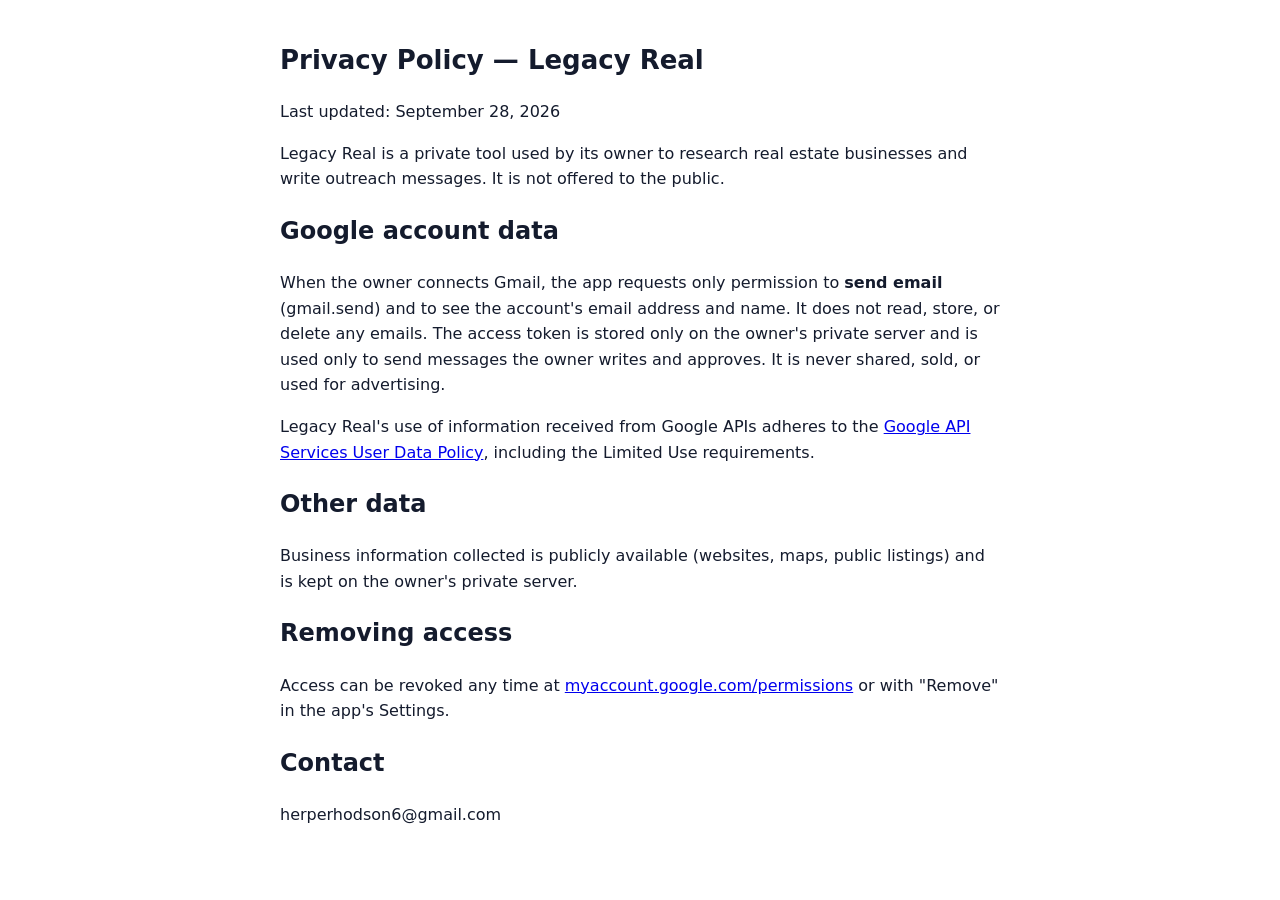
==== static/privacy.html @ 1551e24e "Privacy policy + terms pages (needed to publish the Google sign-in app) Co-Authored-By: Claude Opus " ====
<!doctype html><html lang="en"><head><meta charset="utf-8"><meta name="viewport" content="width=device-width,initial-scale=1">
<title>Privacy Policy · Legacy Real</title><style>body{font:16px/1.6 system-ui,sans-serif;max-width:720px;margin:40px auto;padding:0 16px;color:#141b2d}h1{font-size:26px}</style></head><body>
<h1>Privacy Policy — Legacy Real</h1><p>Last updated: September 28, 2026</p>
<p>Legacy Real is a private tool used by its owner to research real estate businesses and write outreach messages. It is not offered to the public.</p>
<h2>Google account data</h2>
<p>When the owner connects Gmail, the app requests only permission to <b>send email</b> (gmail.send) and to see the account's email address and name. It does not read, store, or delete any emails. The access token is stored only on the owner's private server and is used only to send messages the owner writes and approves. It is never shared, sold, or used for advertising.</p>
<p>Legacy Real's use of information received from Google APIs adheres to the <a href="https://developers.google.com/terms/api-services-user-data-policy">Google API Services User Data Policy</a>, including the Limited Use requirements.</p>
<h2>Other data</h2><p>Business information collected is publicly available (websites, maps, public listings) and is kept on the owner's private server.</p>
<h2>Removing access</h2><p>Access can be revoked any time at <a href="https://myaccount.google.com/permissions">myaccount.google.com/permissions</a> or with "Remove" in the app's Settings.</p>
<h2>Contact</h2><p>herperhodson6@gmail.com</p></body></html>
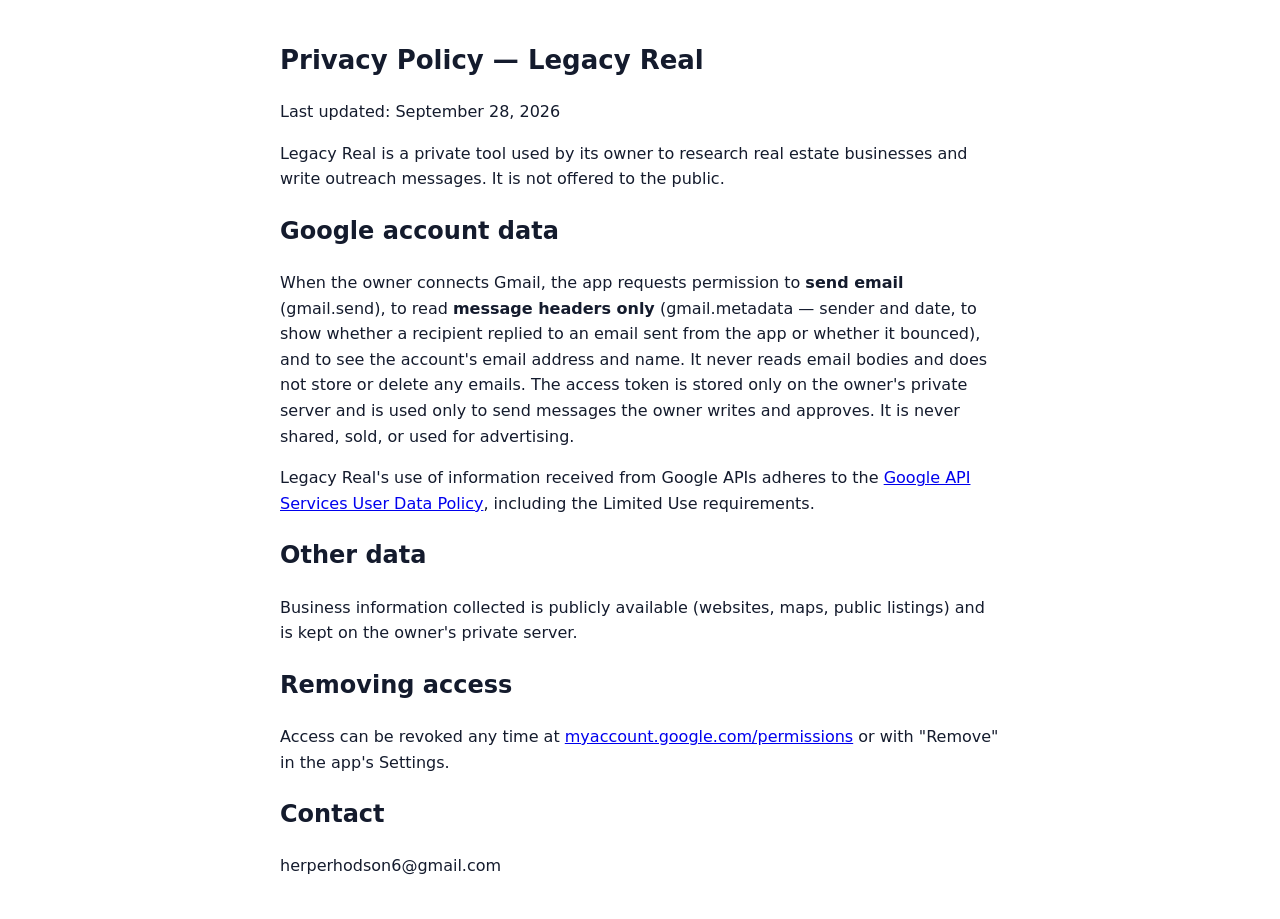
==== commit 36de0576: "Email tracking: open pixel, Gmail reply + bounce detection, Email tracking page Co-Authored-By: Clau" ====
--- a/static/privacy.html
+++ b/static/privacy.html
@@ -3,7 +3,7 @@
 <h1>Privacy Policy — Legacy Real</h1><p>Last updated: September 28, 2026</p>
 <p>Legacy Real is a private tool used by its owner to research real estate businesses and write outreach messages. It is not offered to the public.</p>
 <h2>Google account data</h2>
-<p>When the owner connects Gmail, the app requests only permission to <b>send email</b> (gmail.send) and to see the account's email address and name. It does not read, store, or delete any emails. The access token is stored only on the owner's private server and is used only to send messages the owner writes and approves. It is never shared, sold, or used for advertising.</p>
+<p>When the owner connects Gmail, the app requests permission to <b>send email</b> (gmail.send), to read <b>message headers only</b> (gmail.metadata — sender and date, to show whether a recipient replied to an email sent from the app or whether it bounced), and to see the account's email address and name. It never reads email bodies and does not store or delete any emails. The access token is stored only on the owner's private server and is used only to send messages the owner writes and approves. It is never shared, sold, or used for advertising.</p>
 <p>Legacy Real's use of information received from Google APIs adheres to the <a href="https://developers.google.com/terms/api-services-user-data-policy">Google API Services User Data Policy</a>, including the Limited Use requirements.</p>
 <h2>Other data</h2><p>Business information collected is publicly available (websites, maps, public listings) and is kept on the owner's private server.</p>
 <h2>Removing access</h2><p>Access can be revoked any time at <a href="https://myaccount.google.com/permissions">myaccount.google.com/permissions</a> or with "Remove" in the app's Settings.</p>
